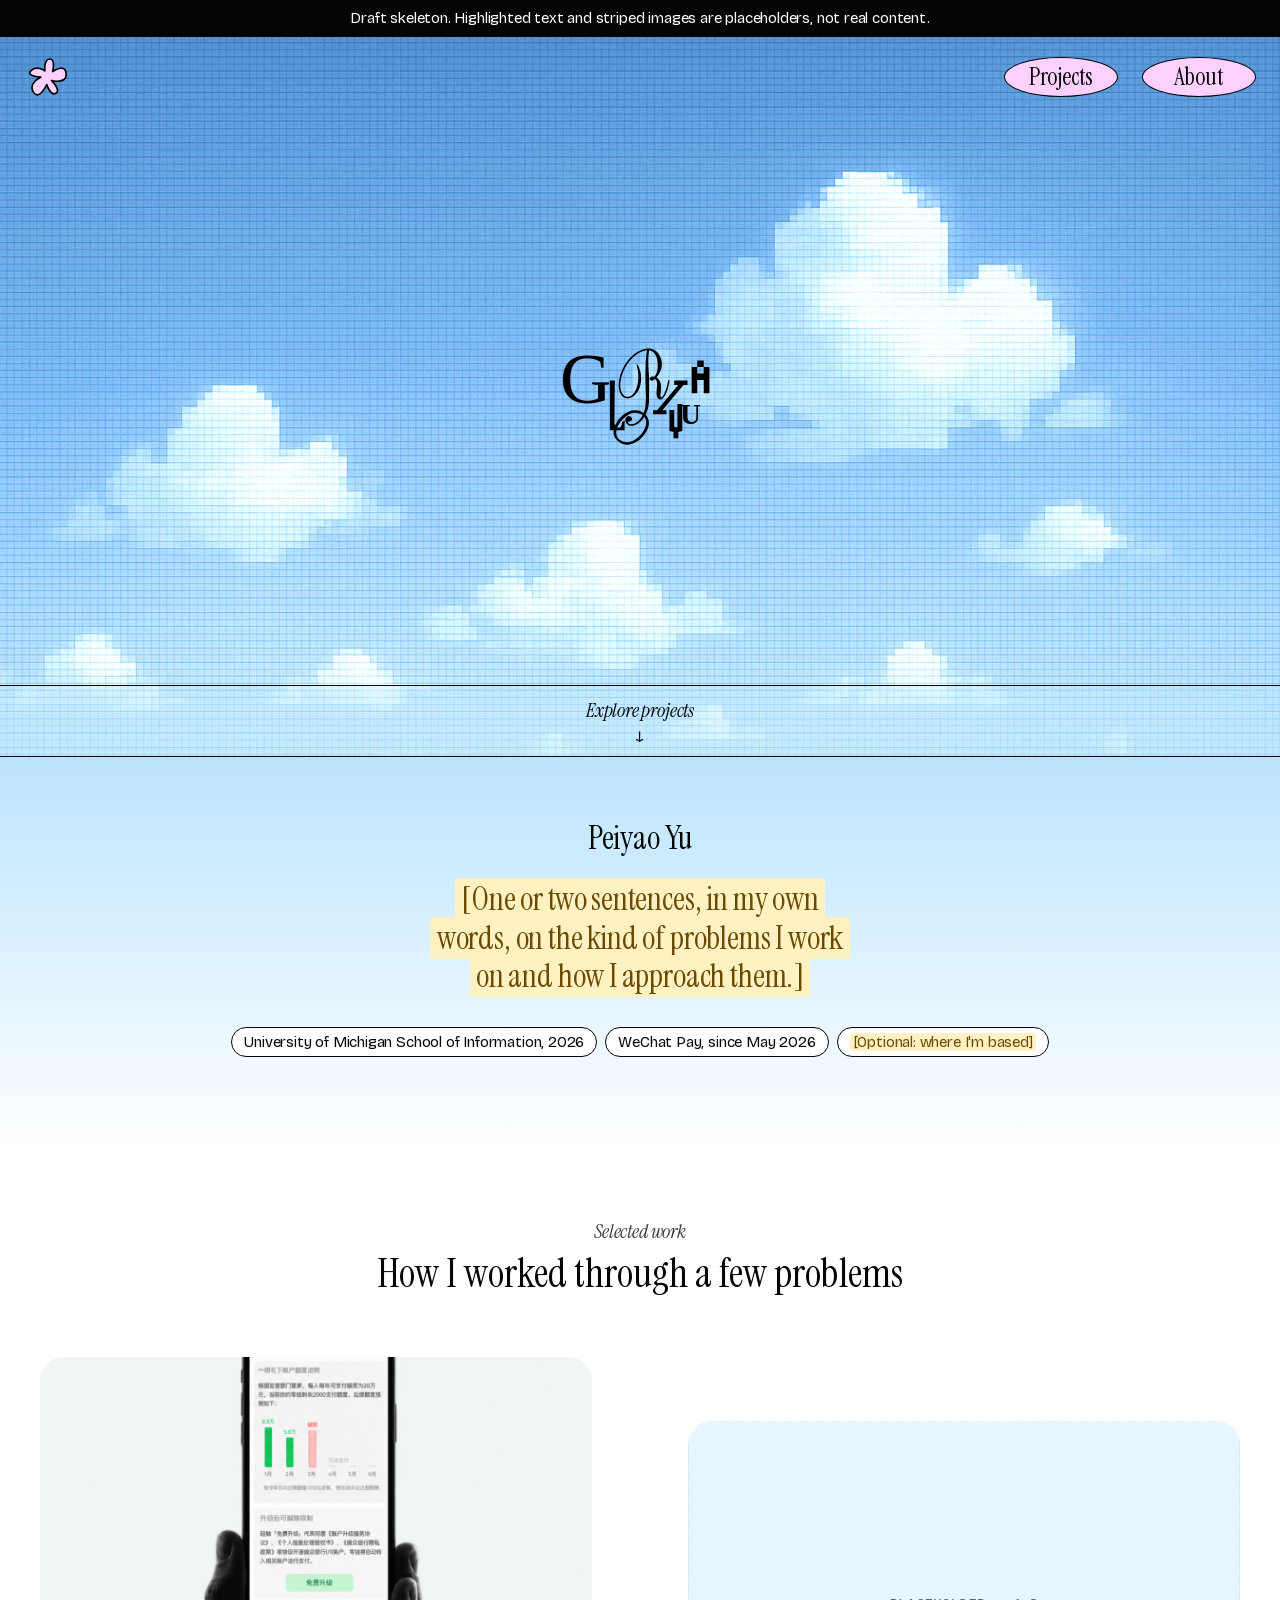
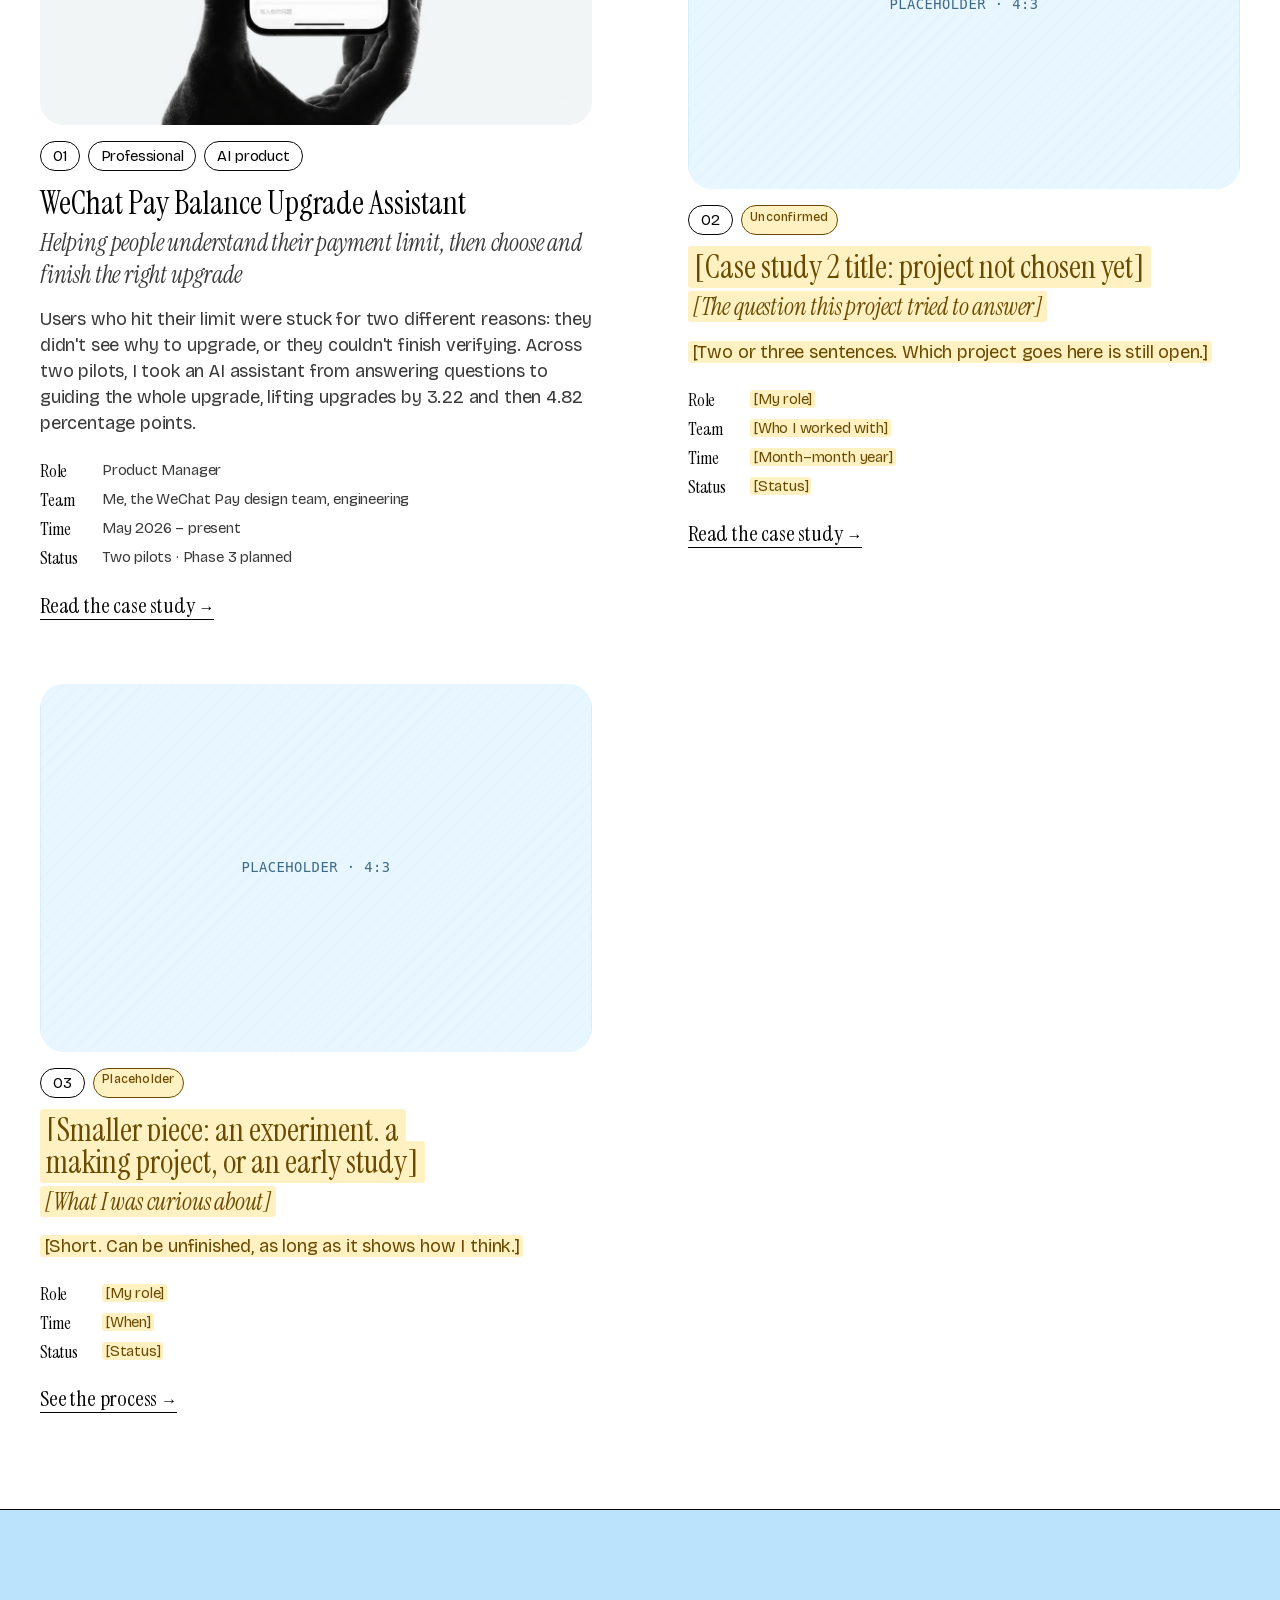
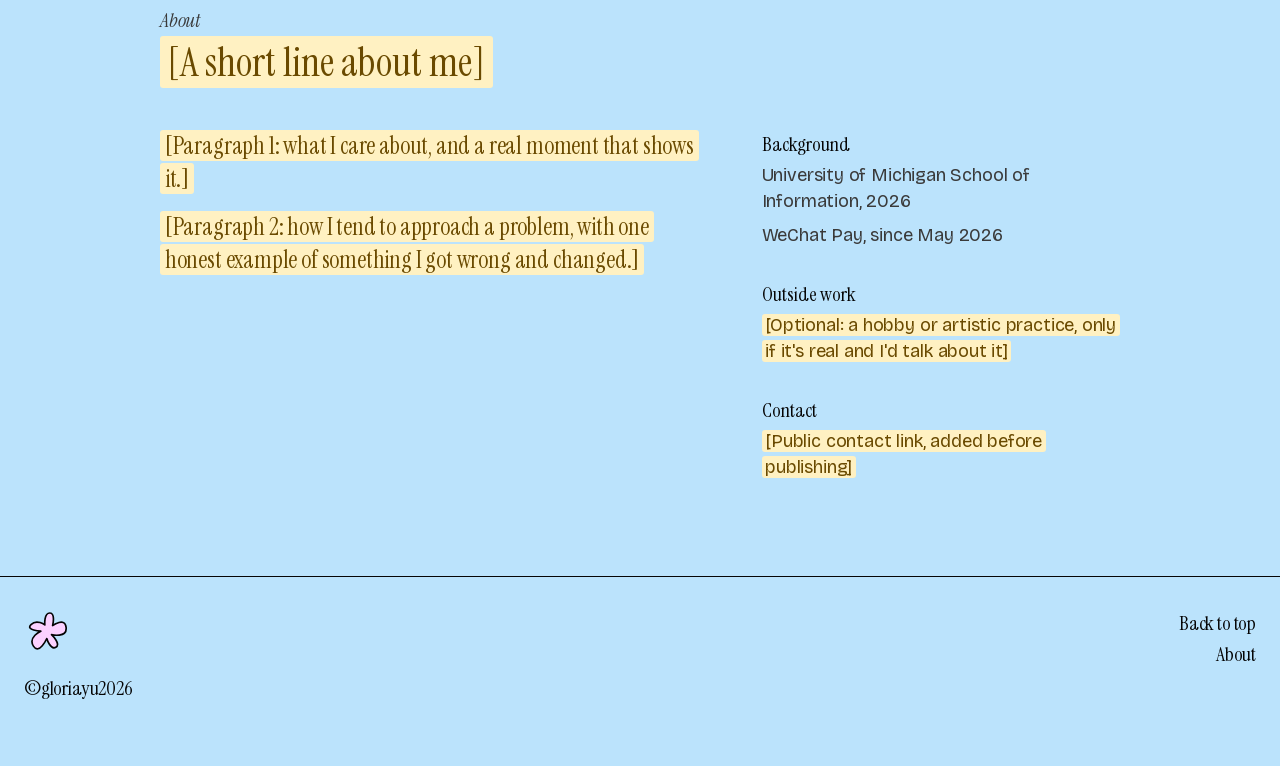
==== index.html @ 104978f1 "Grad portfolio site (draft, noindex): homepage + WeChat Pay case study" ====
<!doctype html>
<html lang="en">
<head>
  <meta charset="utf-8">
  <meta name="viewport" content="width=device-width, initial-scale=1">
  <title>Gloria Yu</title>
  <!-- PLACEHOLDER description: rewrite in Gloria's words before publishing -->
  <meta name="description" content="Gloria Yu (Peiyao Yu): selected work and how I approach problems. Draft skeleton.">
  <!-- Keep the draft out of search engines. Remove this line only when Gloria decides to publish. -->
  <meta name="robots" content="noindex, nofollow">
  <link rel="stylesheet" href="assets/css/site.css">
  <script src="assets/js/site.js" defer></script>
</head>
<body>
  <a class="skip-link" href="#main">Skip to content</a>

  <!-- DRAFT BANNER: delete this <p> before publishing -->
  <p class="draft-banner">Draft skeleton. Highlighted text and striped images are placeholders, not real content.</p>

  <header class="site-header site-header--over">
    <div class="bar">
      <a class="mark" href="index.html" aria-label="Gloria Yu, home"><svg viewBox="0 0 35 32" aria-hidden="true" focusable="false"><path d="M 16.312 0 C 21.633 0.022 19.208 10.067 19.208 10.067 C 19.208 10.067 31.686 1.209 32.052 10.121 C 32.418 19.032 20.47 17.872 20.47 17.872 C 20.47 17.872 31.456 24.923 24.81 26.694 C 18.163 28.466 14.97 20.692 14.97 20.692 C 14.97 20.692 10.726 29.71 6.434 27.206 C 2.142 24.702 9.596 16.985 9.596 16.985 C 9.596 16.985 -2.964 18.217 0.655 9.989 C 4.275 1.761 14.216 10.864 14.216 10.864 C 14.216 10.864 10.992 -0.022 16.312 0 Z" fill="#fcd1ff" stroke="#050505" stroke-width="1.4" stroke-linejoin="round" transform="translate(1.341 3.419) rotate(510 16.03 13.822)"/></svg></a>
      <nav class="site-nav" aria-label="Main">
        <ul>
          <li><a class="pill" href="#work">Projects</a></li>
          <li><a class="pill" href="#about">About</a></li>
        </ul>
      </nav>
    </div>
  </header>

  <main id="main">

    <!-- ============ HERO: her pixel-cloud sky + wordmark (from her Framer site) ============ -->
    <section class="hero" aria-labelledby="intro-title">
      <h1 id="intro-title" class="hero-title"><img src="assets/img/brand/wordmark.svg" width="252" height="144" alt="Gloria Yu"></h1>
      <a class="explore" href="#work">Explore projects <span aria-hidden="true">↓</span></a>
    </section>

    <!-- ============ INTRO ============ -->
    <div class="intro-band">
      <section class="intro wrap" aria-label="Introduction">
        <p class="alt-name">Peiyao Yu</p>
        <!-- EDIT: one or two sentences in Gloria's own words. The Nov 6 assistant headline was never approved, so it is not used here. -->
        <p class="statement"><span class="ph">[One or two sentences, in my own words, on the kind of problems I work on and how I approach them.]</span></p>
        <ul class="facts" aria-label="Background">
          <li class="tag">University of Michigan School of Information, 2026</li>
          <li class="tag">WeChat Pay, since May 2026</li>
          <li class="tag"><span class="ph">[Optional: where I'm based]</span></li>
        </ul>
      </section>
    </div>

    <!-- ============ SELECTED WORK ============
         Each card links to a case page in work/. Not a fixed count:
         add or remove <li class="card"> blocks. Keep Role/Team/Time/Status honest. -->
    <section class="work" id="work" aria-labelledby="work-title">
      <div class="wrap wrap--wide">
        <div class="section-head">
          <p class="eyebrow">Selected work</p>
          <h2 id="work-title">How I worked through a few problems</h2>
        </div>

        <ul class="cards">
          <li class="card reveal">
            <div class="card-body">
              <p class="card-num"><span class="tag">01</span> <span class="tag">Professional</span> <span class="tag">AI product</span></p>
              <h3>WeChat Pay Balance Upgrade Assistant</h3>
              <p class="question">Helping people understand their payment limit, then choose and finish the right upgrade</p>
              <p class="summary">Users who hit their limit were stuck for two different reasons: they didn't see why to upgrade, or they couldn't finish verifying. Across two pilots, I took an AI assistant from answering questions to guiding the whole upgrade, lifting upgrades by 3.22 and then 4.82 percentage points.</p>
              <dl class="meta">
                <dt>Role</dt><dd>Product Manager</dd>
                <dt>Team</dt><dd>Me, the WeChat Pay design team, engineering</dd>
                <dt>Time</dt><dd>May 2026 – present</dd>
                <dt>Status</dt><dd>Two pilots · Phase 3 planned</dd>
              </dl>
              <a class="cta" href="work/case-01.html">Read the case study <span aria-hidden="true">→</span></a>
            </div>
            <figure class="card-media">
              <img src="assets/img/wechat/cover-hand.png" width="1162" height="1146"
                   alt="A hand holding a phone showing the WeChat Pay Balance Upgrade Assistant" loading="lazy">
            </figure>
          </li>

          <li class="card reveal">
            <div class="card-body">
              <p class="card-num"><span class="tag">02</span> <span class="ph-tag">Unconfirmed</span></p>
              <h3><span class="ph">[Case study 2 title: project not chosen yet]</span></h3>
              <p class="question"><span class="ph">[The question this project tried to answer]</span></p>
              <p class="summary"><span class="ph">[Two or three sentences. Which project goes here is still open.]</span></p>
              <dl class="meta">
                <dt>Role</dt><dd><span class="ph">[My role]</span></dd>
                <dt>Team</dt><dd><span class="ph">[Who I worked with]</span></dd>
                <dt>Time</dt><dd><span class="ph">[Month–month year]</span></dd>
                <dt>Status</dt><dd><span class="ph">[Status]</span></dd>
              </dl>
              <a class="cta" href="work/case-02.html">Read the case study <span aria-hidden="true">→</span></a>
            </div>
            <figure class="card-media">
              <img src="assets/img/placeholder-standard.svg" width="1200" height="900"
                   alt="Placeholder for the case study 2 cover image" loading="lazy">
            </figure>
          </li>

          <li class="card reveal">
            <div class="card-body">
              <p class="card-num"><span class="tag">03</span> <span class="ph-tag">Placeholder</span></p>
              <h3><span class="ph">[Smaller piece: an experiment, a making project, or an early study]</span></h3>
              <p class="question"><span class="ph">[What I was curious about]</span></p>
              <p class="summary"><span class="ph">[Short. Can be unfinished, as long as it shows how I think.]</span></p>
              <dl class="meta">
                <dt>Role</dt><dd><span class="ph">[My role]</span></dd>
                <dt>Time</dt><dd><span class="ph">[When]</span></dd>
                <dt>Status</dt><dd><span class="ph">[Status]</span></dd>
              </dl>
              <a class="cta" href="work/case-03.html">See the process <span aria-hidden="true">→</span></a>
            </div>
            <figure class="card-media">
              <img src="assets/img/placeholder-standard.svg" width="1200" height="900"
                   alt="Placeholder for the third project's cover image" loading="lazy">
            </figure>
          </li>
        </ul>
      </div>
    </section>

    <!-- ============ ABOUT (compact) ============ -->
    <section class="about" id="about" aria-labelledby="about-title">
      <div class="wrap">
        <div class="section-head">
          <p class="eyebrow">About</p>
          <h2 id="about-title"><span class="ph">[A short line about me]</span></h2>
        </div>
        <div class="about-grid">
          <div class="about-body">
            <!-- EDIT: written by Gloria. Keep it about thinking and approach, not a skills list. -->
            <p><span class="ph">[Paragraph 1: what I care about, and a real moment that shows it.]</span></p>
            <p><span class="ph">[Paragraph 2: how I tend to approach a problem, with one honest example of something I got wrong and changed.]</span></p>
          </div>
          <div class="about-side">
            <section aria-labelledby="bg-title">
              <h3 id="bg-title">Background</h3>
              <ul>
                <li>University of Michigan School of Information, 2026</li>
                <li>WeChat Pay, since May 2026</li>
              </ul>
            </section>
            <section aria-labelledby="outside-title">
              <h3 id="outside-title">Outside work</h3>
              <!-- Only include hobbies or artistic work that are genuinely hers. Delete this section otherwise. -->
              <p><span class="ph">[Optional: a hobby or artistic practice, only if it's real and I'd talk about it]</span></p>
            </section>
            <section aria-labelledby="contact-title">
              <h3 id="contact-title">Contact</h3>
              <!-- Add a public contact link before publishing. Never a phone number or home address. -->
              <p><span class="ph">[Public contact link, added before publishing]</span></p>
            </section>
          </div>
        </div>
      </div>
    </section>
  </main>

  <footer class="site-footer">
    <div class="bar">
      <div>
        <a class="mark" href="index.html" aria-label="Gloria Yu, home"><svg viewBox="0 0 35 32" aria-hidden="true" focusable="false"><path d="M 16.312 0 C 21.633 0.022 19.208 10.067 19.208 10.067 C 19.208 10.067 31.686 1.209 32.052 10.121 C 32.418 19.032 20.47 17.872 20.47 17.872 C 20.47 17.872 31.456 24.923 24.81 26.694 C 18.163 28.466 14.97 20.692 14.97 20.692 C 14.97 20.692 10.726 29.71 6.434 27.206 C 2.142 24.702 9.596 16.985 9.596 16.985 C 9.596 16.985 -2.964 18.217 0.655 9.989 C 4.275 1.761 14.216 10.864 14.216 10.864 C 14.216 10.864 10.992 -0.022 16.312 0 Z" fill="#fcd1ff" stroke="#050505" stroke-width="1.4" stroke-linejoin="round" transform="translate(1.341 3.419) rotate(510 16.03 13.822)"/></svg></a>
        <p>©gloriayu<span data-year>2026</span></p>
      </div>
      <ul>
        <li><a href="#main">Back to top</a></li>
        <li><a href="index.html#about">About</a></li>
      </ul>
    </div>
  </footer>
</body>
</html>
---- assets/css/site.css ----
/* ==========================================================================
   Gloria Yu — graduate application portfolio (skeleton)
   Visual language follows Gloria's own Framer site (gloriayu.framer.website):
   Instrument Serif + Bricolage Grotesque, pixel-cloud sky, pink outlined
   pills, light-blue panels, electric-blue accent, black hairlines, 24px images.
   One stylesheet, no build step. Edit tokens in :root first.
   ========================================================================== */

@font-face {
  font-family: "Instrument Serif";
  src: url("../fonts/instrument-serif-latin.woff2") format("woff2");
  font-weight: 400; font-style: normal; font-display: swap;
}
@font-face {
  font-family: "Instrument Serif";
  src: url("../fonts/instrument-serif-italic-latin.woff2") format("woff2");
  font-weight: 400; font-style: italic; font-display: swap;
}
@font-face {
  font-family: "Bricolage Grotesque";
  src: url("../fonts/bricolage-grotesque-latin.woff2") format("woff2");
  font-weight: 200 800; font-style: normal; font-display: swap;
}

:root {
  /* Color — sampled from her Framer site */
  --white: #ffffff;
  --ink: #050505;
  --ink-2: #3a3a3a;         /* secondary text, 11:1 on white */
  --ink-3: #5c5c5c;         /* captions/meta, 6.6:1 on white */
  --sky: #bbe3fc;           /* light-blue panels */
  --sky-2: #c3e8ff;
  --sky-soft: #e8f6ff;
  --pink: #fcd1ff;          /* pill fill */
  --blue: #002fff;          /* accent: links, focus, "in progress" (8.6:1 on white) */
  --rule: #050505;          /* hairlines are black on her site */
  --rule-soft: #d6e6f0;

  /* Placeholder marking: distinct from her pink so it reads as "not real yet" */
  --ph-bg: #fff1c2;
  --ph-ink: #6a4a00;

  /* Type */
  --serif: "Instrument Serif", "Iowan Old Style", Georgia, serif;
  --sans: "Bricolage Grotesque", -apple-system, BlinkMacSystemFont, "Segoe UI", Arial, sans-serif;

  --t-meta: 0.9375rem;                               /* 15 */
  --t-body: 1.125rem;                                /* 18, her body size */
  --t-lead: clamp(1.25rem, 1.1rem + 0.5vw, 1.5rem);  /* 20–24 */
  --t-h4: 1.25rem;                                   /* 20 */
  --t-h3: clamp(1.625rem, 1.4rem + 0.8vw, 2rem);     /* 26–32 */
  --t-h2: clamp(2rem, 1.6rem + 1.4vw, 2.5rem);       /* 32–40 */
  --t-h1: clamp(3.25rem, 2.2rem + 4vw, 6rem);        /* 52–96 */

  /* Space (8px base) */
  --s1: 0.5rem; --s2: 1rem; --s3: 1.5rem; --s4: 2rem;
  --s5: 3rem; --s6: 4rem; --s7: 6rem; --s8: 8rem;

  --page: 60rem;           /* 960px content column, as on her case pages */
  --wide: 75rem;
  --measure: 40rem;
  --gutter: clamp(1.25rem, 4vw, 1.5rem);
  --radius: 24px;          /* her image radius */
}

/* ---------- Base ---------- */
*, *::before, *::after { box-sizing: border-box; }
html { -webkit-text-size-adjust: 100%; text-size-adjust: 100%; scroll-padding-top: 5rem; }
@media (prefers-reduced-motion: no-preference) { html { scroll-behavior: smooth; } }
body {
  margin: 0;
  background: var(--white);
  color: var(--ink);
  font: 400 var(--t-body)/1.45 var(--sans);
  letter-spacing: -0.01em;
  -webkit-font-smoothing: antialiased;
}
img, svg { display: block; max-width: 100%; height: auto; }
h1, h2, h3, h4 { margin: 0; font-family: var(--serif); font-weight: 400; letter-spacing: 0; text-wrap: balance; }
p { margin: 0 0 var(--s2); text-wrap: pretty; }
p:last-child { margin-bottom: 0; }
ul, ol { margin: 0; padding-left: 1.2em; }
li + li { margin-top: 0.4em; }

a { color: var(--blue); text-decoration-thickness: 1px; text-underline-offset: 0.18em; }
a:hover { text-decoration-thickness: 2px; }
:focus-visible { outline: 2px solid var(--blue); outline-offset: 3px; border-radius: 4px; }

.skip-link {
  position: absolute; left: var(--gutter); top: -10rem; z-index: 100;
  background: var(--ink); color: var(--white); padding: var(--s1) var(--s2);
  border-radius: 999px; text-decoration: none;
}
.skip-link:focus { top: var(--s2); }

.visually-hidden {
  position: absolute !important; width: 1px; height: 1px; overflow: hidden;
  clip: rect(0 0 0 0); clip-path: inset(50%); white-space: nowrap;
}

.wrap { width: 100%; max-width: calc(var(--page) + 2 * var(--gutter)); margin-inline: auto; padding-inline: var(--gutter); }
.wrap--wide { max-width: calc(var(--wide) + 2 * var(--gutter)); }

/* ---------- Draft banner (remove before publishing) ---------- */
.draft-banner {
  margin: 0; background: var(--ink); color: var(--white);
  font: 400 var(--t-meta)/1.4 var(--sans); text-align: center; padding: 0.5rem var(--gutter);
}

/* ---------- Placeholder marking ----------
   Anything wrapped in .ph is not real content yet.
   scripts/check-placeholders.sh counts them before export. */
.ph {
  background: var(--ph-bg); color: var(--ph-ink);
  box-decoration-break: clone; -webkit-box-decoration-break: clone;
  padding: 0 0.2em; border-radius: 3px;
}
.ph-tag {
  display: inline-block; font: 500 0.75rem/1 var(--sans); letter-spacing: 0.02em;
  color: var(--ph-ink); background: var(--ph-bg); border: 1px solid currentColor;
  border-radius: 999px; padding: 0.4em 0.7em; vertical-align: middle; line-height: 1.1;
}

/* ---------- Header: flower mark + pink ellipse pills ---------- */
.site-header { position: relative; z-index: 20; }
.site-header .bar {
  display: flex; align-items: center; justify-content: space-between; gap: var(--s3);
  padding: 18px var(--gutter);
}
.site-header--over { position: absolute; inset: auto 0 auto 0; }
.mark { display: inline-flex; width: 48px; height: 44px; align-items: center; justify-content: center; border-radius: 50%; }
.mark svg { width: 42px; height: auto; transition: transform 500ms cubic-bezier(.2,.7,.2,1); }
.mark:hover svg { transform: rotate(-18deg); }
.site-nav ul { list-style: none; padding: 0; display: flex; gap: clamp(0.5rem, 2vw, 1.5rem); }
.site-nav li + li { margin-top: 0; }
.pill {
  display: inline-flex; align-items: center; justify-content: center;
  min-width: 114px; height: 40px; padding: 0 1.1rem;
  background: var(--pink); color: var(--ink);
  border: 1.5px solid var(--ink); border-radius: 50%;   /* ellipse, like her nav */
  font: 400 1.5rem/1 var(--serif); text-decoration: none;
  transition: background-color 200ms ease, transform 200ms ease;
}
.pill:hover { background: var(--white); text-decoration: none; }
.pill[aria-current="page"] { background: var(--white); }
@media (max-width: 34rem) {
  .pill { min-width: 0; height: 34px; padding: 0 0.85rem; font-size: 1.25rem; }
  .site-nav ul { gap: 0.4rem; }
}

/* ---------- Home: sky hero with wordmark ---------- */
.hero {
  position: relative; min-height: min(720px, 92svh);
  background: var(--sky) url("../img/brand/sky.png") center / cover no-repeat;
  display: grid; grid-template-rows: 1fr auto;
}
.hero-title { display: grid; place-items: center; padding: 120px var(--gutter) var(--s5); }
.hero-title img { width: min(300px, 62vw); }
.explore {
  display: flex; flex-direction: column; align-items: center; gap: 2px;
  border-block: 1px solid var(--rule); padding: 0.6rem 0 0.5rem;
  background: color-mix(in srgb, var(--sky-2) 35%, transparent);
  font: italic 400 1.25rem/1.4 var(--serif); color: var(--ink); text-decoration: none;
}
.explore span[aria-hidden] { font-style: normal; font-family: var(--sans); font-size: 1rem; }
@media (prefers-reduced-motion: no-preference) {
  .explore span[aria-hidden] { animation: nudge 2.4s ease-in-out infinite; }
  @keyframes nudge { 0%, 100% { transform: translateY(0); } 50% { transform: translateY(3px); } }
}

/* ---------- Home: intro band under the sky ---------- */
.intro-band { background: linear-gradient(var(--sky) 0%, var(--sky-2) 12%, var(--white) 100%); }
.intro { padding-block: var(--s6) var(--s7); text-align: center; }
.intro .alt-name { font: 400 var(--t-h3)/1.1 var(--serif); margin-bottom: var(--s3); }
.intro .statement { font: 400 var(--t-h3)/1.2 var(--serif); max-width: 28ch; margin-inline: auto; }
.intro .facts {
  list-style: none; padding: 0; margin-top: var(--s4);
  display: flex; flex-wrap: wrap; justify-content: center; gap: var(--s1);
}
.intro .facts li + li { margin-top: 0; }

/* Outlined tag pill, as on her project cards */
.tag {
  display: inline-flex; align-items: center; min-height: 30px; padding: 4px 12px;
  border: 1px solid var(--ink); border-radius: 999px; background: var(--white);
  font: 400 var(--t-meta)/1.2 var(--sans); color: var(--ink);
}

/* ---------- Home: selected work (staggered two-column grid) ---------- */
.work { padding-block: var(--s6) var(--s7); }
.section-head { text-align: center; margin-bottom: var(--s6); }
.section-head .eyebrow { font: italic 400 1.25rem/1.4 var(--serif); color: var(--ink-2); margin-bottom: var(--s1); }
.section-head h2 { font-size: var(--t-h2); line-height: 1; }

.cards { list-style: none; padding: 0; display: grid; gap: var(--s6) var(--s7); }
.cards > li + li { margin-top: 0; }
@media (min-width: 52rem) {
  .cards { grid-template-columns: 1fr 1fr; }
  .cards > li:nth-child(even) { margin-top: var(--s6); }   /* her stagger */
}
.card { position: relative; display: flex; flex-direction: column; }
.card-media { order: -1; margin: 0 0 var(--s2); border-radius: var(--radius); overflow: hidden; background: var(--sky-soft); }
.card-media img { width: 100%; aspect-ratio: 3 / 2; object-fit: cover; transition: transform 700ms cubic-bezier(.2,.7,.2,1); }
.card:hover .card-media img, .card:focus-within .card-media img { transform: scale(1.03); }
.card-num { display: flex; flex-wrap: wrap; gap: var(--s1); margin-bottom: var(--s2); }
.card h3 { font-size: 2rem; line-height: 1; }
.card .question { font: italic 400 var(--t-lead)/1.3 var(--serif); color: var(--ink-2); margin-top: var(--s1); }
.card .summary { margin-top: var(--s2); color: var(--ink-2); }
.card .cta {
  display: inline-block; margin-top: var(--s3);
  font: 400 1.375rem/1 var(--serif); color: var(--ink); text-decoration: none;
  border-bottom: 1px solid var(--ink); padding-bottom: 2px;
}
.card .cta::after { content: ""; position: absolute; inset: 0; }   /* whole card clickable, one focus stop */
.card .cta span[aria-hidden] { display: inline-block; font-family: var(--sans); font-size: 1rem; transition: transform 200ms ease; }
.card:hover .cta span[aria-hidden] { transform: translateX(4px); }

/* Meta list (Role / Team / Time / Status) */
.meta { display: grid; grid-template-columns: max-content 1fr; gap: 0.35rem var(--s3); margin: var(--s3) 0 0; font-size: var(--t-meta); }
.meta dt { font-family: var(--serif); font-size: 1.125rem; line-height: 1.3; color: var(--ink); }
.meta dd { margin: 0; color: var(--ink-2); line-height: 1.45; }

/* ---------- Home: about (light-blue panel) ---------- */
.about { padding-block: var(--s7); background: var(--sky); border-top: 1px solid var(--rule); }
.about .section-head { text-align: left; margin-bottom: var(--s5); }
.about-grid { display: grid; gap: var(--s5); }
@media (min-width: 52rem) { .about-grid { grid-template-columns: minmax(0, 3fr) minmax(0, 2fr); gap: var(--s6); } }
.about-body p { font: 400 var(--t-lead)/1.35 var(--serif); max-width: var(--measure); }
.about-side h3, .case-aside h3 { font-size: var(--t-h4); line-height: 1.4; margin-bottom: 0.25rem; }
.about-side section + section { margin-top: var(--s4); }
.about-side ul { list-style: none; padding: 0; color: var(--ink-2); }

/* ---------- Footer (light blue, flower, ©) ---------- */
.site-footer { background: var(--sky); border-top: 1px solid var(--rule); }
.site-footer .bar { display: flex; justify-content: space-between; align-items: flex-start; gap: var(--s3); padding: var(--s4) var(--gutter) var(--s6); }
.site-footer p { font: 400 1.25rem/1.4 var(--serif); margin: var(--s2) 0 0; }
.site-footer ul { list-style: none; padding: 0; text-align: right; }
.site-footer li + li { margin-top: 0.15rem; }
.site-footer a { font: 400 1.25rem/1.4 var(--serif); color: var(--ink); text-decoration: none; }
.site-footer a:hover { text-decoration: underline; }
.about + .site-footer { border-top-color: var(--rule); }

/* ==========================================================================
   Case study — white page, 960 column, big serif title (her PawLink page)
   ========================================================================== */
.case-hero { padding-block: var(--s7) var(--s5); }
.back-link { display: inline-block; font: italic 400 1.25rem/1 var(--serif); color: var(--ink); text-decoration: none; margin-bottom: var(--s5); }
.back-link:hover { text-decoration: underline; }
.case-hero .eyebrow { display: flex; flex-wrap: wrap; gap: var(--s1); margin-bottom: var(--s3); }
.case-hero h1 { font-size: var(--t-h1); line-height: 0.95; letter-spacing: -0.01em; }
.case-hero .question { font: 400 var(--t-h3)/1.15 var(--serif); margin-top: var(--s2); max-width: 30ch; }
.case-hero figure { margin: var(--s5) 0 0; }

figure { margin: 0; }
figure img { width: 100%; border-radius: var(--radius); background: var(--sky-soft); }
figcaption { margin-top: var(--s2); font-size: var(--t-meta); line-height: 1.5; color: var(--ink-3); max-width: var(--measure); }
figcaption strong { color: var(--ink); font-weight: 600; }

/* At a glance — two columns of serif labels, as on her case pages */
.glance { padding-block: var(--s5) var(--s6); }
.glance-grid { display: grid; gap: var(--s4); }
@media (min-width: 52rem) { .glance-grid { grid-template-columns: 1fr 1fr; gap: var(--s5); } }
.glance-summary { display: grid; gap: var(--s3); }
.glance-summary h3 { font-size: var(--t-h4); line-height: 1.4; margin-bottom: 0.25rem; }
.glance-summary p { color: var(--ink-2); max-width: var(--measure); }
.glance .meta { margin-top: 0; align-self: start; padding: var(--s4); background: var(--sky-soft); border-radius: var(--radius); font-size: var(--t-body); gap: var(--s2) var(--s3); }
.glance .meta dt { font-size: var(--t-h4); }

/* Chapter nav: sticky, light-blue bar of small pills */
.chapters { position: sticky; top: 0; z-index: 10; background: color-mix(in srgb, var(--sky) 92%, transparent); backdrop-filter: blur(8px); -webkit-backdrop-filter: blur(8px); border-block: 1px solid var(--rule); }
.chapters ol { list-style: none; padding: 0.6rem 0; margin: 0; display: flex; gap: var(--s1); overflow-x: auto; scrollbar-width: none; }
.chapters ol::-webkit-scrollbar { display: none; }
.chapters li + li { margin-top: 0; }
.chapters a {
  display: inline-flex; gap: 0.45em; align-items: baseline; white-space: nowrap;
  padding: 0.35rem 0.9rem; border: 1px solid transparent; border-radius: 999px;
  font: 400 1.125rem/1.2 var(--serif); color: var(--ink); text-decoration: none;
}
.chapters a span { font-family: var(--sans); font-size: 0.8125rem; color: var(--ink-3); }
.chapters a:hover { border-color: var(--ink); }
.chapters a[aria-current="true"] { background: var(--pink); border-color: var(--ink); }

/* Chapters */
.chapter { padding-block: var(--s7) 0; }
.chapter:last-of-type { padding-bottom: var(--s7); }
.chapter-head { margin-bottom: var(--s5); }
.chapter-num { display: block; font: 400 var(--t-meta)/1 var(--sans); color: var(--ink-3); margin-bottom: var(--s2); }
.chapter h2 { font-size: var(--t-h2); line-height: 1.05; max-width: 22ch; }
.chapter h2 .label { display: block; font: italic 400 1.25rem/1.4 var(--serif); color: var(--ink-2); margin-bottom: var(--s1); }
.chapter h3 { font-size: var(--t-h3); line-height: 1.1; margin-bottom: var(--s2); }
.prose { max-width: var(--measure); color: var(--ink); }
.prose + figure, .prose + .split, figure + .prose, .split + .prose, .split + figure, .with-note + .split { margin-top: var(--s5); }

/* Text column + margin note */
.with-note { display: grid; gap: var(--s3); }
@media (min-width: 64rem) { .with-note { grid-template-columns: minmax(0, var(--measure)) minmax(0, 16rem); gap: var(--s5); } }
.margin-note { font: italic 400 1.125rem/1.4 var(--serif); color: var(--ink-2); border-left: 1px solid var(--ink); padding-left: var(--s2); align-self: start; }
.margin-note b { display: block; font: normal 400 var(--t-meta)/1.3 var(--sans); color: var(--ink-3); margin-bottom: 0.25rem; }

/* Evidence vs constraints */
.split { display: grid; gap: var(--s4); }
@media (min-width: 52rem) { .split { grid-template-columns: 1fr 1fr; gap: var(--s4); } }
.panel { background: var(--sky-soft); border-radius: var(--radius); padding: var(--s4); }
.panel h3 { font-size: var(--t-h4); line-height: 1.4; margin-bottom: var(--s1); }
.panel ul { list-style: none; padding: 0; }
.panel li { padding-block: var(--s2); border-bottom: 1px solid var(--rule-soft); }
.panel li:last-child { border-bottom: 0; padding-bottom: 0; }
.panel li + li { margin-top: 0; }
.panel .src { display: block; font-size: var(--t-meta); color: var(--ink-3); margin-top: 0.2rem; }

/* Decisions */
.decision { display: grid; gap: var(--s4); padding-block: var(--s5); border-top: 1px solid var(--rule); }
.chapter-head + .decision { border-top: 0; padding-top: 0; }
@media (min-width: 52rem) { .decision { grid-template-columns: minmax(0, 5fr) minmax(0, 7fr); gap: var(--s5); } }
.decision-num { display: flex; gap: var(--s1); align-items: center; font: italic 400 1.25rem/1 var(--serif); color: var(--ink-2); margin-bottom: var(--s2); }
.options { list-style: none; padding: 0; display: grid; gap: var(--s2); }
.options li + li { margin-top: 0; }
.option { padding: var(--s3); border: 1px solid var(--ink); border-radius: var(--radius); background: var(--white); }
.option--chosen { background: var(--pink); }
.option h4 { font-size: var(--t-h4); line-height: 1.3; margin-bottom: 0.25rem; display: flex; gap: var(--s1); align-items: baseline; flex-wrap: wrap; }
.option h4 .state { font: 400 0.8125rem/1 var(--sans); padding: 0.3em 0.7em; border: 1px solid var(--ink); border-radius: 999px; background: var(--white); }
.option p { font-size: var(--t-meta); color: var(--ink-2); }
.tradeoff { font-size: var(--t-meta); color: var(--ink-2); margin-top: var(--s2); }
.tradeoff b { font: 400 1.125rem/1 var(--serif); color: var(--ink); }

/* Iteration rounds: prototype → feedback → revision */
.round { padding-block: var(--s5); border-top: 1px solid var(--rule); }
.chapter-head + .round { border-top: 0; padding-top: 0; }
.round-head { display: grid; gap: var(--s1); margin-bottom: var(--s4); max-width: 44rem; }
.round-head .eyebrow { font: italic 400 1.25rem/1 var(--serif); color: var(--ink-2); margin: 0; }
.round-head .hyp { font: 400 var(--t-h3)/1.15 var(--serif); }
.round-steps { display: grid; gap: var(--s4); }
@media (min-width: 52rem) { .round-steps { grid-template-columns: repeat(3, minmax(0, 1fr)); gap: var(--s3); } }
.step-label { display: inline-flex; align-items: center; gap: var(--s1); margin-bottom: var(--s2); padding: 0.25rem 0.8rem; border: 1px solid var(--ink); border-radius: 999px; font: 400 var(--t-meta)/1.2 var(--sans); background: var(--white); }
.step--feedback .step-label { background: var(--pink); }
.step--feedback blockquote { margin: 0; padding: var(--s3); background: var(--sky-soft); border-radius: var(--radius); font: 400 var(--t-lead)/1.3 var(--serif); }
.step--feedback .src { display: block; margin-top: var(--s2); font-size: var(--t-meta); color: var(--ink-3); }

/* Outcomes */
.outcome-grid { display: grid; gap: var(--s3); margin-top: var(--s5); }
@media (min-width: 52rem) { .outcome-grid { grid-template-columns: repeat(3, minmax(0, 1fr)); } }
.outcome-grid section { background: var(--sky-soft); border-radius: var(--radius); padding: var(--s4); }
.outcome-grid h3 { font-size: var(--t-h4); line-height: 1.4; margin-bottom: var(--s1); }
.outcome-grid p, .outcome-grid li { color: var(--ink-2); }
.status-line { display: inline-flex; align-items: center; gap: 0.5em; font-size: var(--t-meta); padding: 0.35rem 0.9rem; border: 1px solid var(--ink); border-radius: 999px; }
.status-line::before { content: ""; width: 0.5rem; height: 0.5rem; border-radius: 50%; background: var(--blue); }

/* Credits */
.credits { margin-top: var(--s6); padding-top: var(--s4); border-top: 1px solid var(--rule); }
.credits .eyebrow { font: italic 400 1.25rem/1 var(--serif); color: var(--ink-2); margin-bottom: var(--s2); }

/* Next case: the "Back to top"-style ruled band from her site */
.next-case { border-top: 1px solid var(--rule); background: var(--sky); }
.next-case a { display: block; padding-block: var(--s5); text-decoration: none; color: var(--ink); text-align: center; }
.next-case .eyebrow { font: italic 400 1.25rem/1 var(--serif); color: var(--ink-2); margin-bottom: var(--s1); }
.next-case strong { font: 400 var(--t-h2)/1.05 var(--serif); }
.next-case a:hover strong { text-decoration: underline; text-decoration-thickness: 1px; text-underline-offset: 0.12em; }

/* ---------- Restrained reveal (JS adds .js; content is visible without JS) ---------- */
@media (prefers-reduced-motion: no-preference) {
  .js .reveal { opacity: 0; transform: translateY(16px); transition: opacity 700ms ease, transform 700ms cubic-bezier(.2,.7,.2,1); }
  .js .reveal.is-in { opacity: 1; transform: none; }
}
@media (prefers-reduced-motion: reduce) {
  *, *::before, *::after { transition-duration: 0.01ms !important; animation: none !important; }
}

@media print {
  .draft-banner, .chapters, .skip-link, .site-nav, .explore { display: none; }
  .hero { min-height: 0; background: none; }
  .js .reveal { opacity: 1; transform: none; }
}

/* Feedback step that reports a finding (not a quote) */
.step--feedback .finding { padding: var(--s3); background: var(--sky-soft); border-radius: var(--radius); font: 400 var(--t-lead)/1.3 var(--serif); }


/* ==========================================================================
   Case study v3 (WeChat Pay) — one card style, one pill style, hairlines.
   Treatments: .tag (outlined pill) · .card (sky fill, 24px) · hairline rules.
   Accent: pink fill only for the single key result in a row.
   ========================================================================== */
.cs .meta-line { font: 400 var(--t-meta)/1.3 var(--sans); color: var(--ink-3); margin: 0 0 var(--s2); }
.cs h2 { font-size: var(--t-h2); line-height: 1.05; max-width: 24ch; }
.cs h3 { font-size: 1.625rem; line-height: 1.15; margin-bottom: var(--s2); }
.cs .lede { font: 400 var(--t-lead)/1.4 var(--serif); color: var(--ink-2); max-width: 40rem; }
.cs p, .cs li { max-width: var(--measure); }
.cs .q { font: italic 400 1.125rem/1.35 var(--serif); color: var(--ink-2); }
.cs strong { font-weight: 600; }

/* Hero */
.cs .hero-grid { display: grid; gap: var(--s5); align-items: center; margin-top: var(--s4); }
@media (min-width: 56rem) { .cs .hero-grid { grid-template-columns: 7fr 5fr; } }
.cs .hero-grid img { width: 100%; border-radius: var(--radius); }
.cs .facts { display: grid; grid-template-columns: max-content 1fr; gap: 0.5rem var(--s3); margin: var(--s4) 0 0; padding-top: var(--s3); border-top: 1px solid var(--ink); }
.cs .facts dt { font: 400 1.125rem/1.35 var(--serif); color: var(--ink-3); }
.cs .facts dd { margin: 0; }

/* Logic strip: plain columns, hairlines only */
.cs .logic { list-style: none; padding: 0; margin: var(--s4) 0 0; display: grid; border-top: 1px solid var(--ink); }
@media (min-width: 56rem) { .cs .logic { grid-template-columns: repeat(4, 1fr); } }
.cs .logic li { margin: 0; padding: var(--s3) var(--s3) var(--s3) 0; border-bottom: 1px solid var(--rule-soft); }
@media (min-width: 56rem) { .cs .logic li { border-bottom: 0; } .cs .logic li + li { padding-left: var(--s3); border-left: 1px solid var(--rule-soft); } }
.cs .logic .step { font: 400 1.5rem/1.1 var(--serif); margin-bottom: var(--s1); }
.cs .logic .res { margin-top: var(--s2); font-size: var(--t-meta); }
.cs .logic .res b { display: block; font: 400 1.5rem/1.1 var(--serif); }

/* Chapter bar: solid, readable when stuck */
.cs + .chapters, .chapters { background: var(--white); backdrop-filter: none; -webkit-backdrop-filter: none; border-top: 0; }
.cs .chapter { scroll-margin-top: 4.5rem; }

/* Bullets */
.cs .bullets { list-style: none; padding: 0; margin: var(--s2) 0 0; display: grid; gap: 0.55rem; }
.cs .bullets li { position: relative; padding-left: 1.25rem; margin: 0; }
.cs .bullets li::before { content: ""; position: absolute; left: 0.15rem; top: 0.62em; width: 0.4rem; height: 0.4rem; border-radius: 50%; background: var(--ink); }

/* "Why I moved on": quiet hairline note */
.cs .why { margin-top: var(--s5); padding-top: var(--s3); border-top: 1px solid var(--ink); max-width: 44rem; }
.cs .why .meta-line { margin-bottom: var(--s1); }
.cs .why p { font: 400 var(--t-lead)/1.35 var(--serif); margin: 0; }

/* Card: the one box style */
.cs .card-row { display: grid; gap: var(--s2); margin-top: var(--s4); }
@media (min-width: 40rem) { .cs .card-row { grid-template-columns: repeat(auto-fit, minmax(12rem, 1fr)); } }
.cs .card { background: var(--sky-soft); border-radius: var(--radius); padding: var(--s3); }
.cs .card--key { background: var(--pink); }
.cs .card .num { font: 400 clamp(2rem, 1.6rem + 1.4vw, 2.75rem)/1 var(--serif); }
.cs .card .lbl { margin-top: var(--s1); font-size: var(--t-meta); color: var(--ink-2); }
.cs .note { font-size: var(--t-meta); color: var(--ink-3); margin-top: var(--s2); }

/* Two-up text + media */
.cs .split2 { display: grid; gap: var(--s4); margin-top: var(--s4); align-items: start; }
@media (min-width: 56rem) { .cs .split2 { grid-template-columns: 1fr 1fr; gap: var(--s5); } }
.cs figure { margin: 0; }
.cs figure img { width: 100%; border-radius: var(--radius); }
.cs figcaption { margin-top: var(--s1); font-size: var(--t-meta); color: var(--ink-3); }
.cs .full { margin-top: var(--s4); }

/* Phone tiles: grid on desktop, swipe row on phones */
.cs .phones { list-style: none; padding: 0; margin: var(--s4) 0 0; display: grid; grid-auto-flow: column; grid-auto-columns: minmax(10.5rem, 1fr); gap: var(--s3); overflow-x: auto; scroll-snap-type: x mandatory; padding-bottom: var(--s1); }
.cs .phones li { margin: 0; scroll-snap-align: start; max-width: none; }
.cs .phones img { width: 100%; border-radius: 0; }
.cs .phones .cap { margin-top: var(--s1); font-size: var(--t-meta); color: var(--ink-2); }
.cs .phones .cap b { display: block; color: var(--ink); font-weight: 600; }
.cs .phones--two { grid-auto-columns: minmax(10.5rem, 14rem); }

/* Funnel (HTML) */
.cs .funnel { margin-top: var(--s4); display: grid; gap: var(--s4); }
@media (min-width: 56rem) { .cs .funnel { grid-template-columns: 1fr 1fr; } }
.cs .funnel h4 { font: 400 1.25rem/1.3 var(--serif); margin: 0 0 var(--s1); }
.cs .funnel ol { list-style: none; padding: 0; margin: 0; }
.cs .funnel li { display: grid; grid-template-columns: 1fr auto; gap: 0 var(--s2); padding: 0.7rem 0; border-bottom: 1px solid var(--rule-soft); margin: 0; max-width: none; }
.cs .funnel li .n { font-variant-numeric: tabular-nums; color: var(--ink-2); }
.cs .funnel li .r { grid-column: 1 / -1; font-size: var(--t-meta); color: var(--ink-3); }
.cs .funnel li.gap { background: var(--pink); border-radius: 12px; padding: 0.7rem var(--s2); border-bottom: 0; margin: 0.3rem 0; }
.cs .funnel li.gap .r { color: var(--ink); }
.cs .funnel .total { margin-top: var(--s3); font: 400 1.25rem/1.3 var(--serif); }

/* Gap tables */
.cs .gaps2 { display: grid; gap: var(--s5); margin-top: var(--s5); }
.cs .gaps2 h3 { margin-bottom: 0.2rem; }
.cs table { width: 100%; border-collapse: collapse; margin-top: var(--s2); font-size: var(--t-meta); }
.cs th { text-align: left; font: 400 1.0625rem/1.3 var(--serif); color: var(--ink-3); padding: 0 var(--s2) 0.5rem 0; border-bottom: 1px solid var(--ink); }
.cs td { padding: 0.65rem var(--s2) 0.65rem 0; border-bottom: 1px solid var(--rule-soft); vertical-align: top; }
.cs td:first-child { font-weight: 600; white-space: nowrap; }
@media (max-width: 40rem) { .cs table, .cs tbody, .cs tr, .cs td { display: block; } .cs thead { display: none; } .cs tr { padding: 0.6rem 0; border-bottom: 1px solid var(--rule-soft); } .cs td { border: 0; padding: 0.1rem 0; } }

/* Three plain columns (no boxes) */
.cs .cols3 { display: grid; gap: var(--s4); margin-top: var(--s4); }
@media (min-width: 56rem) { .cs .cols3 { grid-template-columns: repeat(3, 1fr); } }
.cs .cols3 h4 { font: 400 1.25rem/1.3 var(--serif); margin: 0 0 0.25rem; padding-top: var(--s2); border-top: 1px solid var(--ink); }
.cs .cols3 .bullets { margin-top: var(--s1); font-size: var(--t-meta); }

/* Numbered walkthrough */
.cs .steps { padding-left: 1.4rem; margin: var(--s2) 0 0; display: grid; gap: 0.55rem; }
.cs .steps li { margin: 0; padding-left: 0.3rem; }

/* Phase 3 system (HTML) */
.cs .system { display: grid; gap: var(--s2); margin-top: var(--s4); align-items: stretch; }
@media (min-width: 56rem) { .cs .system { grid-template-columns: 1fr auto 1.2fr auto 2fr; } }
.cs .system .arrow { align-self: center; justify-self: center; font: 400 1.5rem/1 var(--serif); color: var(--ink-3); }
.cs .system .card h4 { font: 400 1.25rem/1.25 var(--serif); margin: 0 0 var(--s1); }
.cs .system .card .bullets { font-size: var(--t-meta); margin-top: 0; }

.cs .chapter:last-of-type { padding-bottom: var(--s7); }
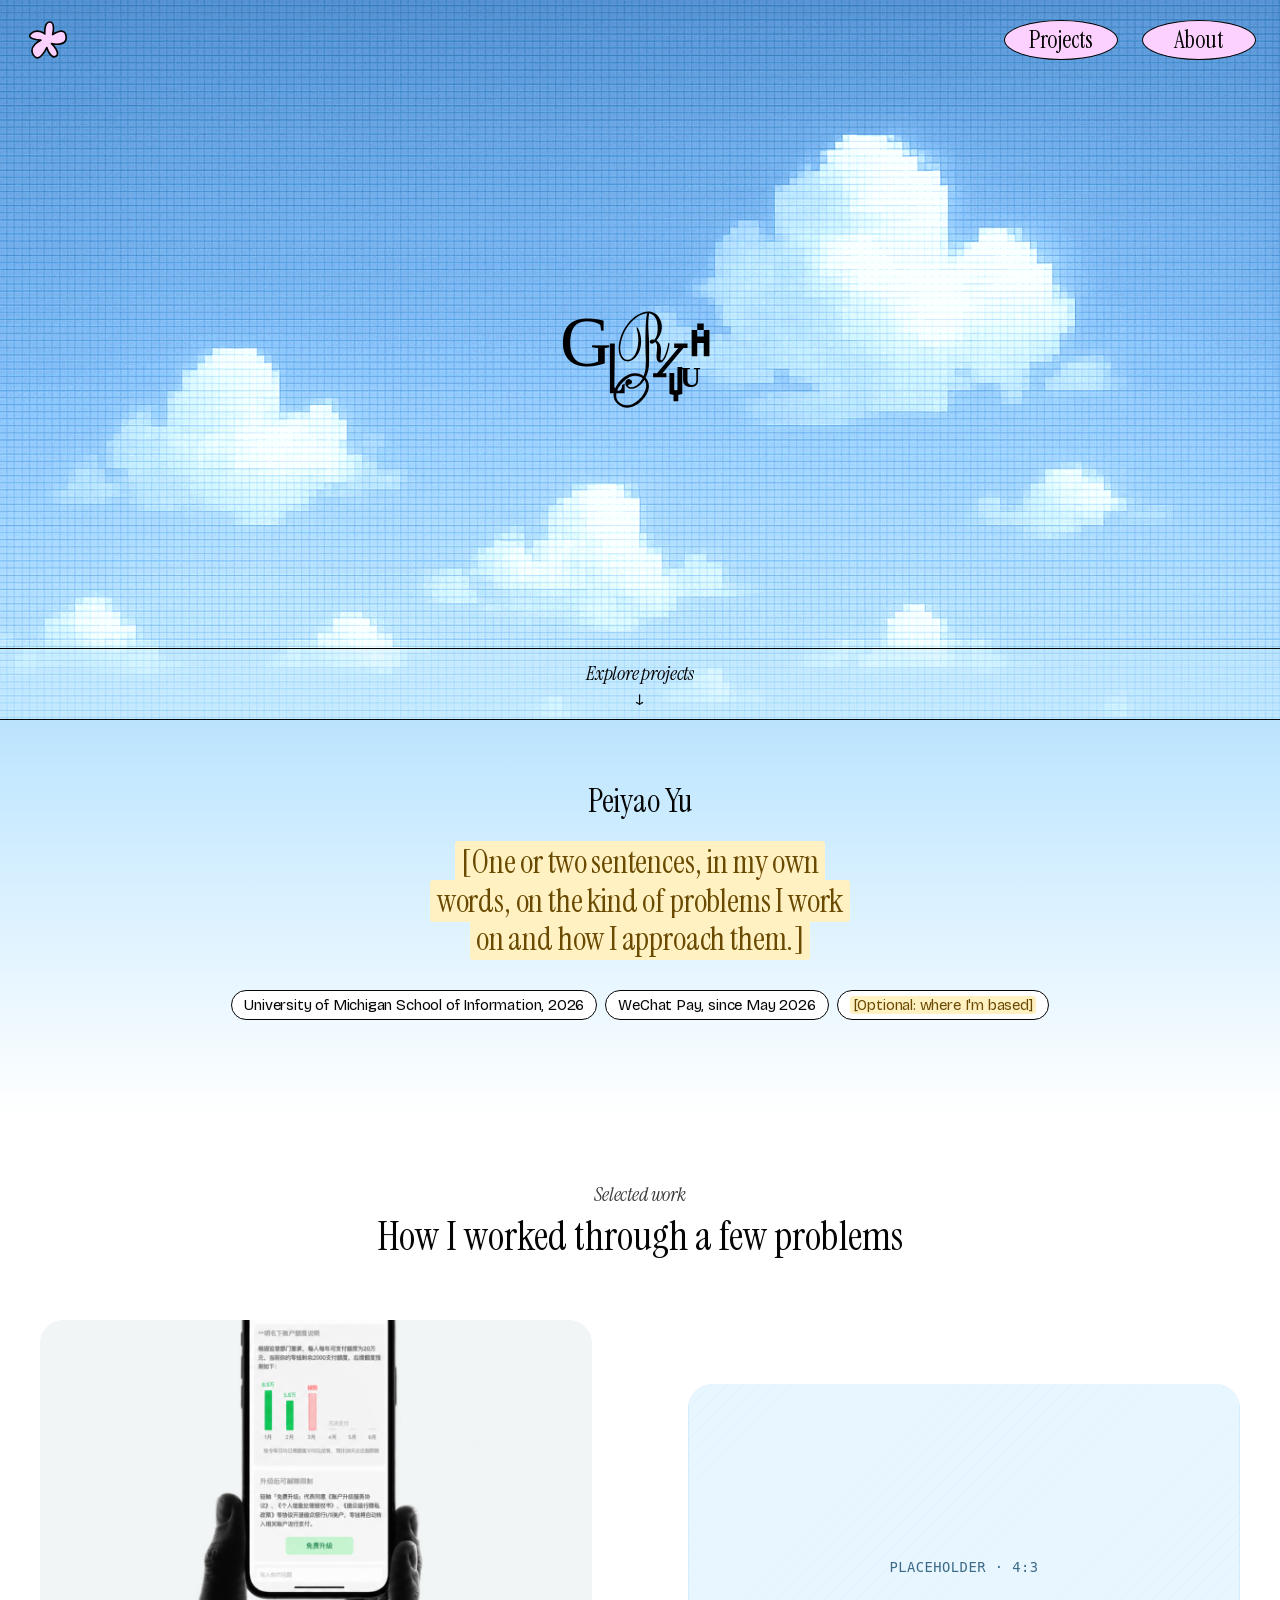
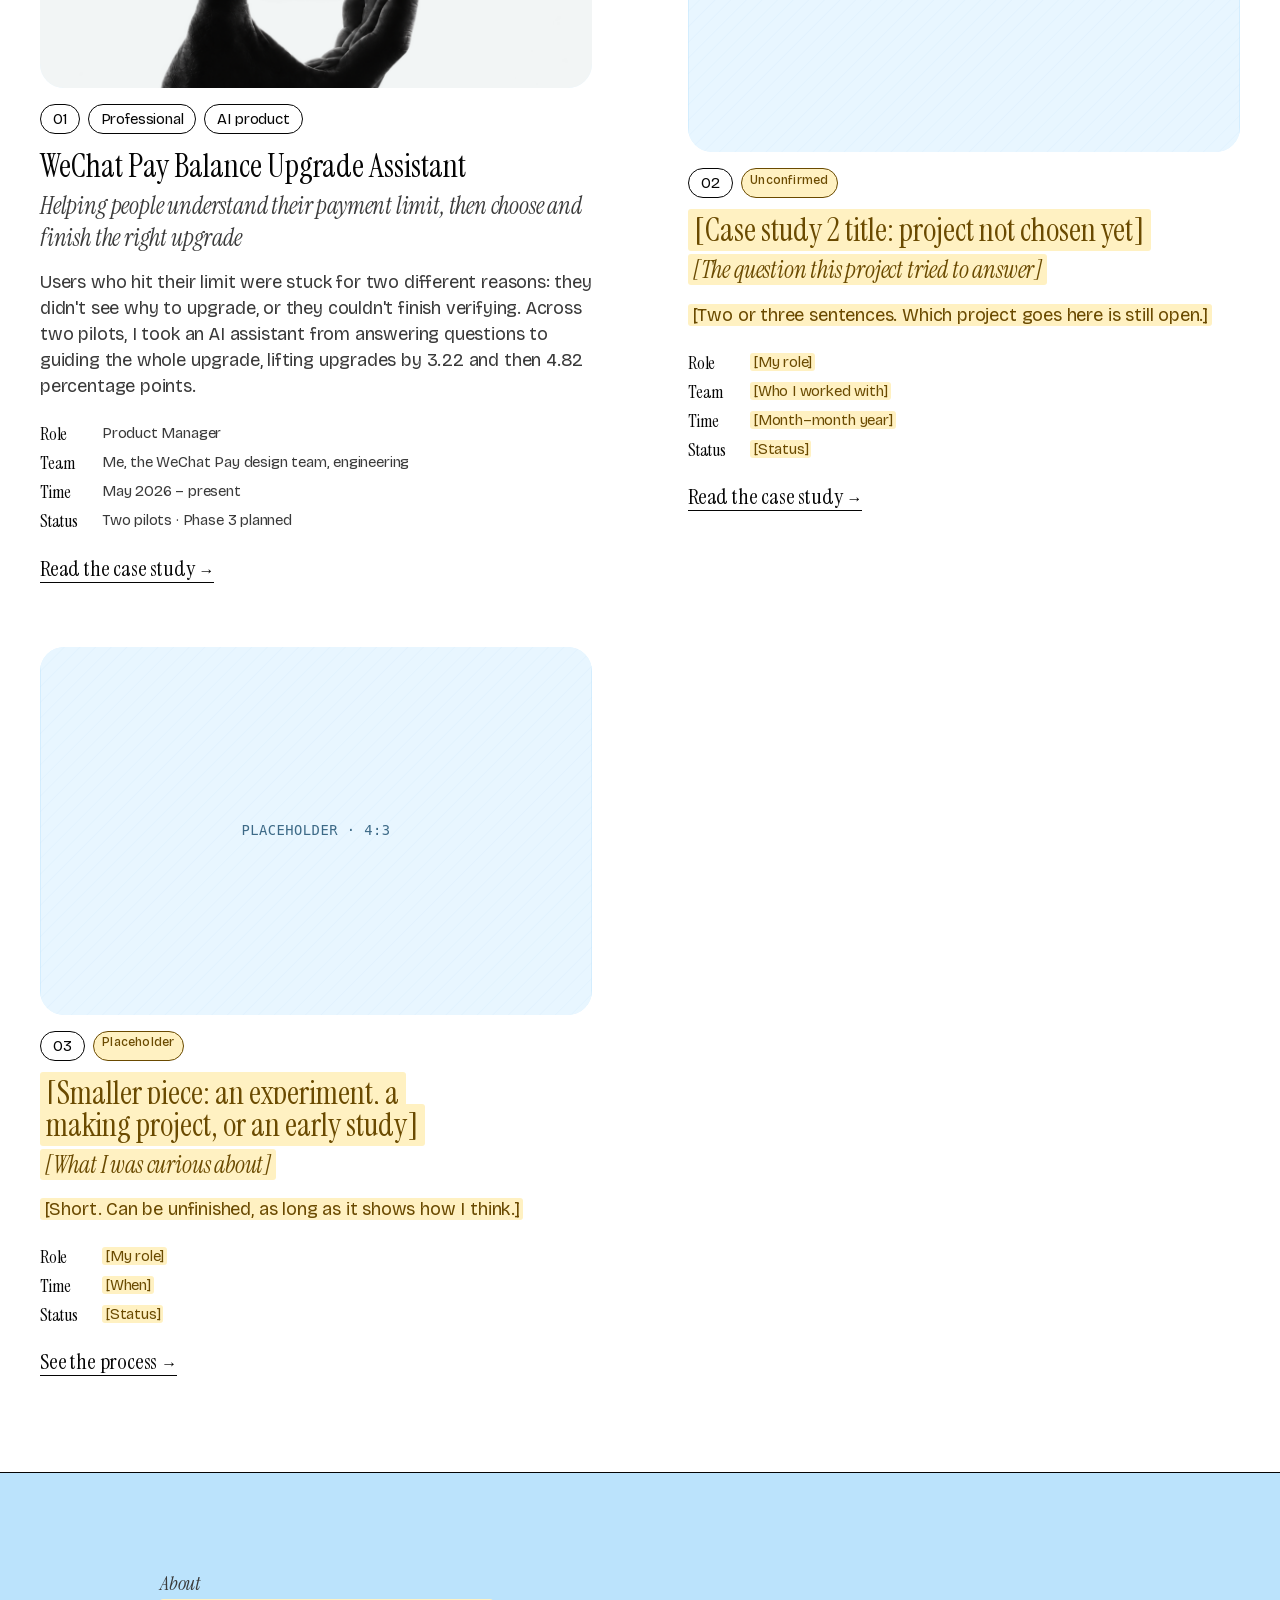
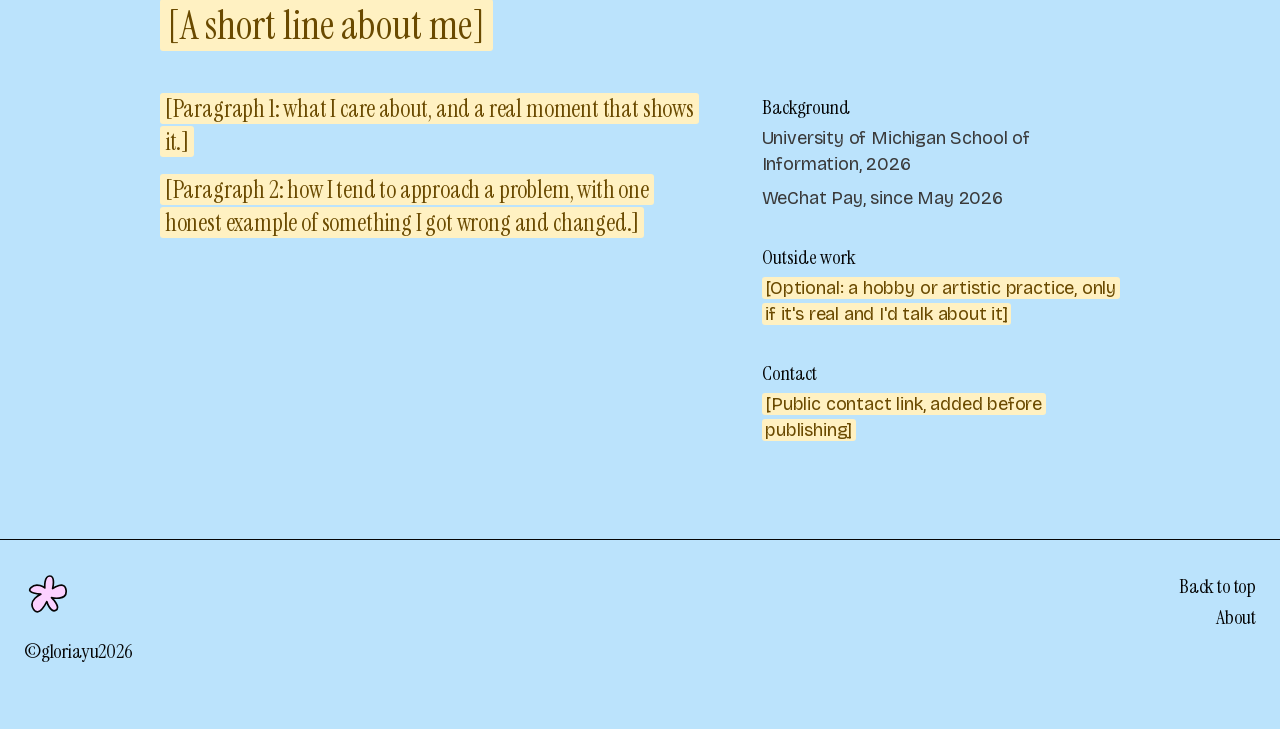
==== commit 45baedca: "Publish publicly: remove draft banner and noindex" ====
--- a/index.html
+++ b/index.html
@@ -6,16 +6,11 @@
   <title>Gloria Yu</title>
   <!-- PLACEHOLDER description: rewrite in Gloria's words before publishing -->
   <meta name="description" content="Gloria Yu (Peiyao Yu): selected work and how I approach problems. Draft skeleton.">
-  <!-- Keep the draft out of search engines. Remove this line only when Gloria decides to publish. -->
-  <meta name="robots" content="noindex, nofollow">
   <link rel="stylesheet" href="assets/css/site.css">
   <script src="assets/js/site.js" defer></script>
 </head>
 <body>
   <a class="skip-link" href="#main">Skip to content</a>
-
-  <!-- DRAFT BANNER: delete this <p> before publishing -->
-  <p class="draft-banner">Draft skeleton. Highlighted text and striped images are placeholders, not real content.</p>
 
   <header class="site-header site-header--over">
     <div class="bar">
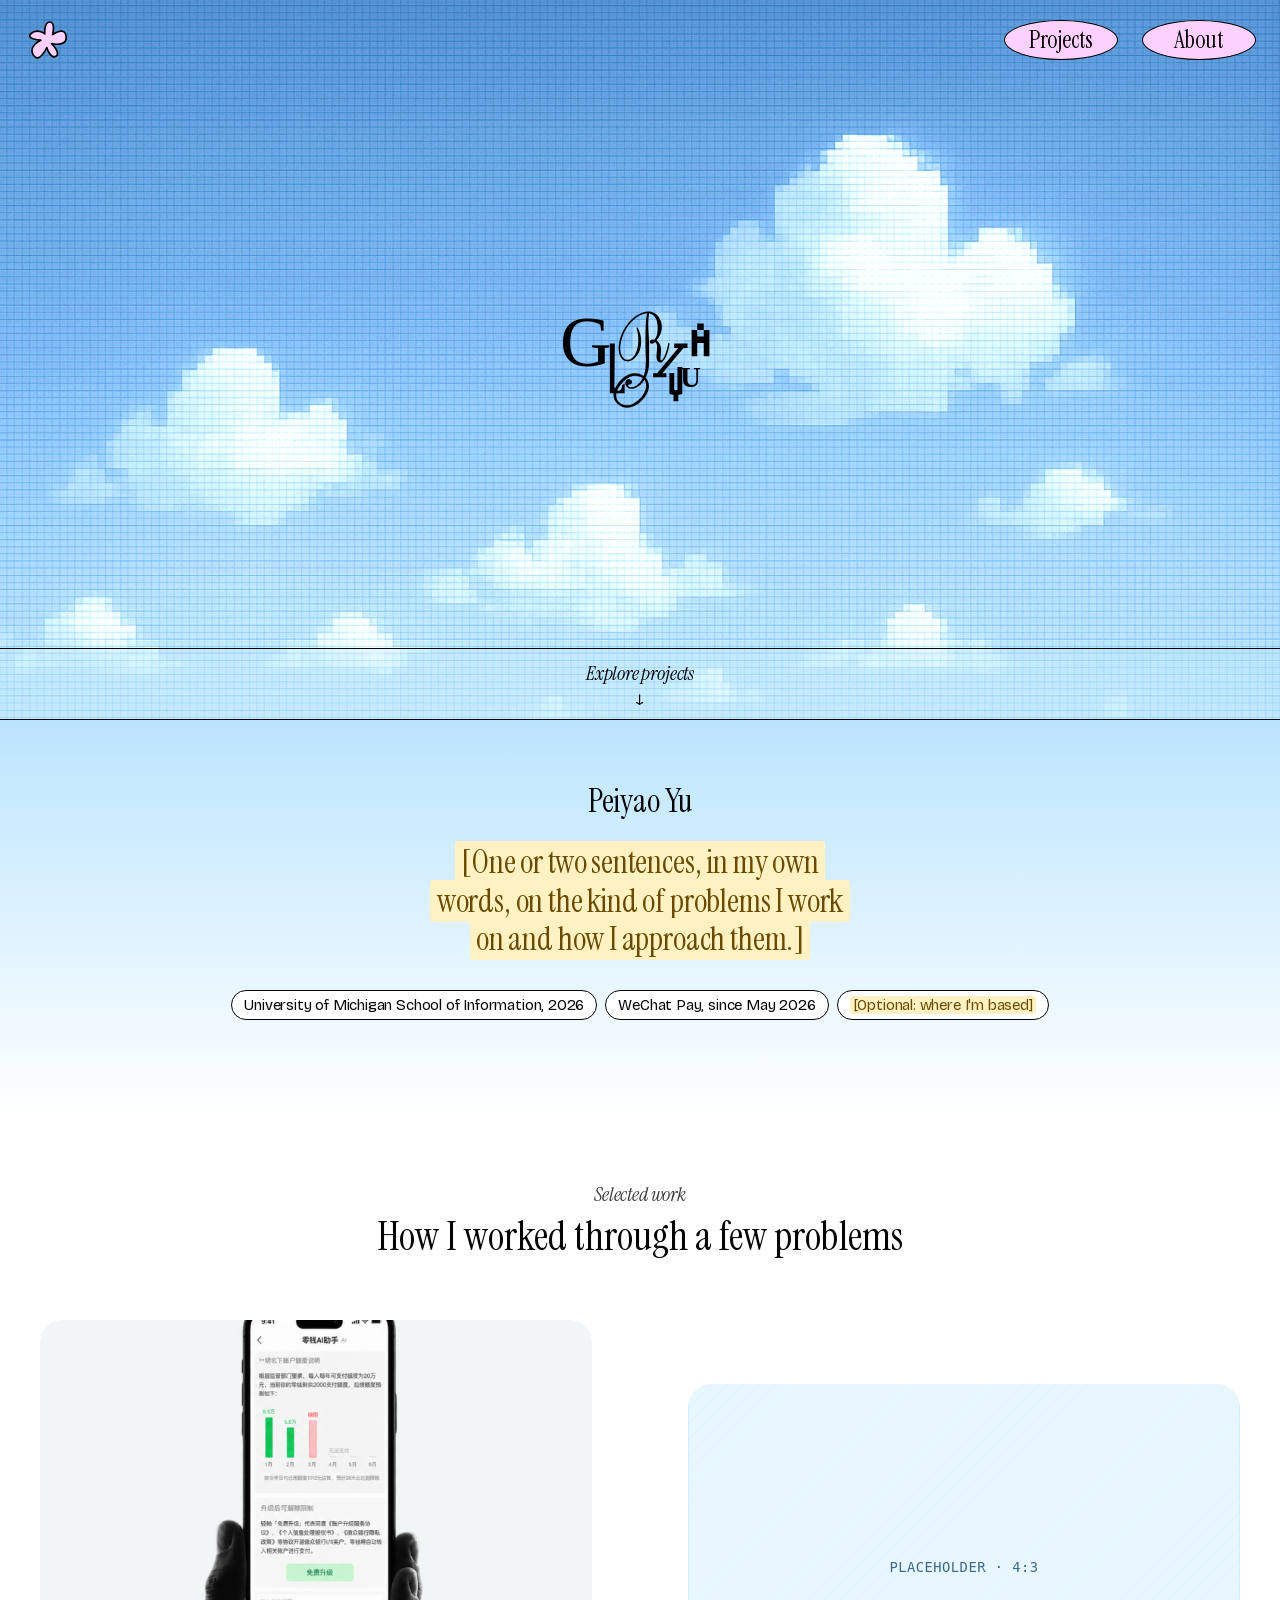
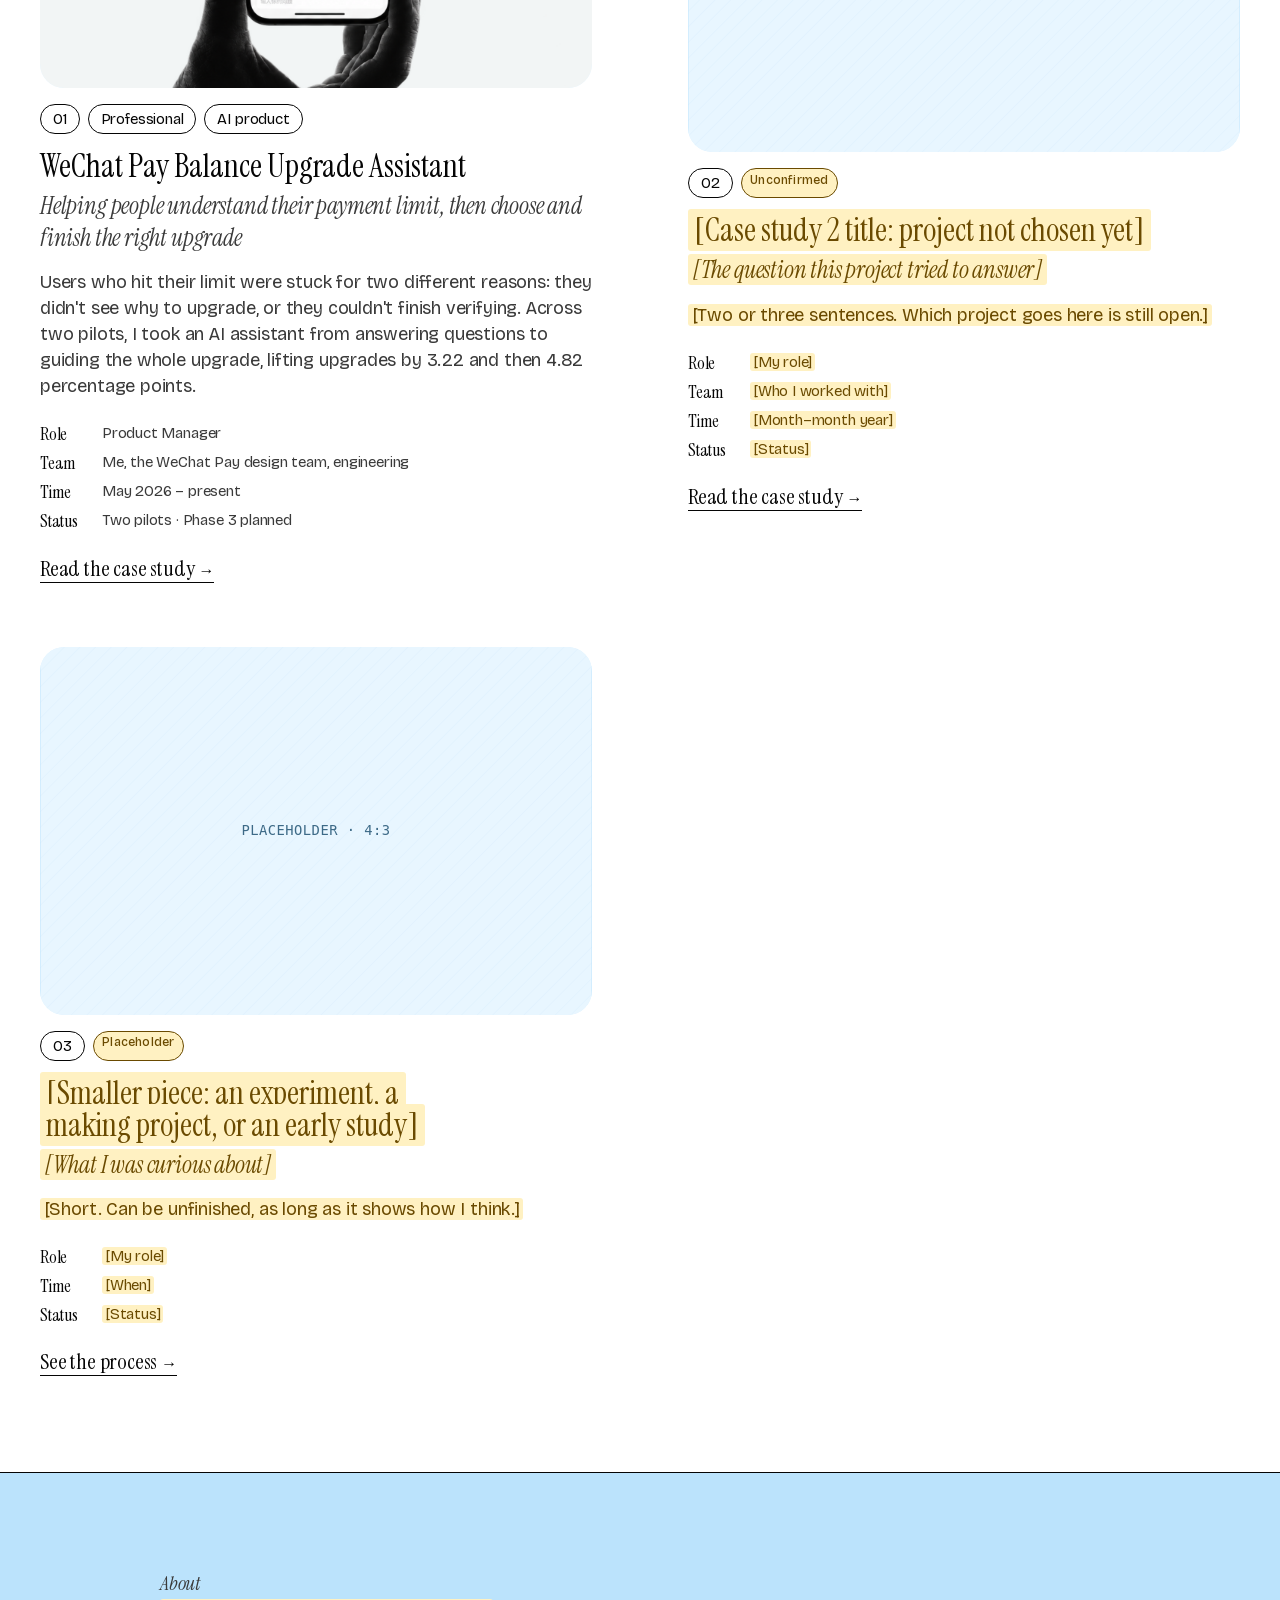
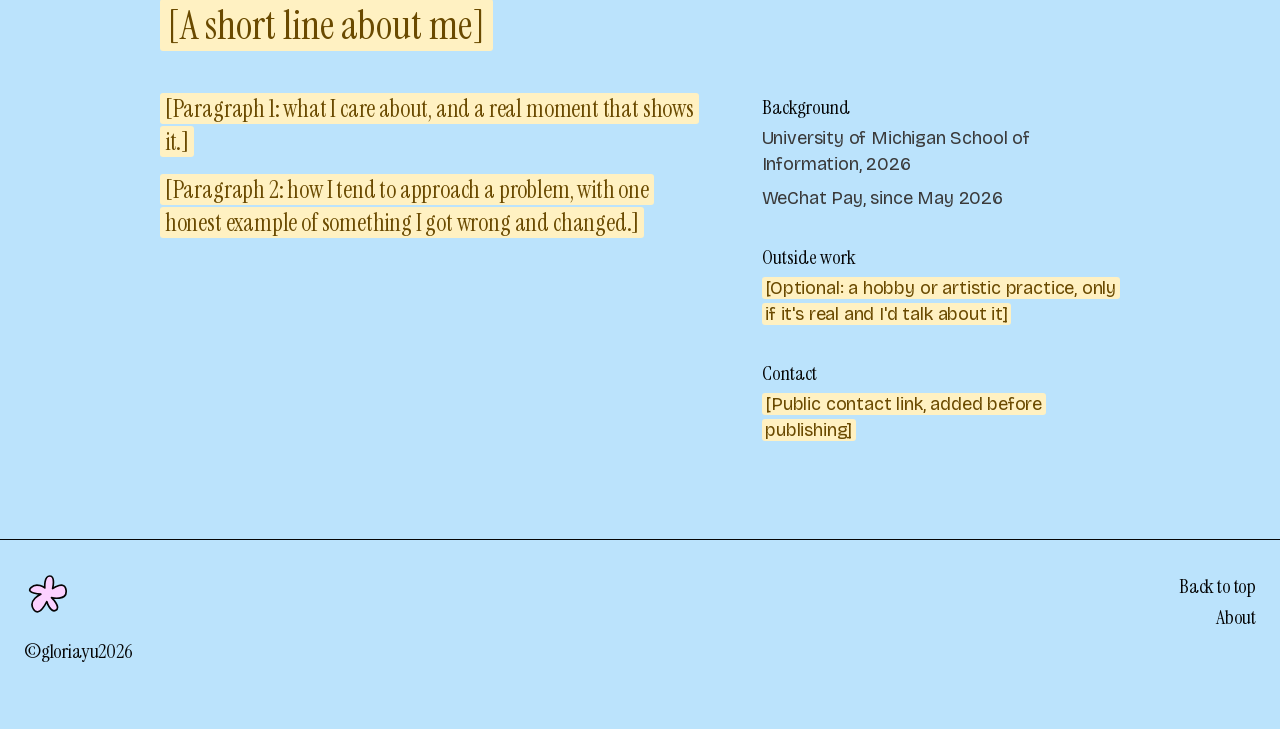
==== commit 1b5be905: "Sharp images exported directly from Figma at 3-4x; clean phone tiles without slide callout lines" ====
--- a/index.html
+++ b/index.html
@@ -72,7 +72,7 @@
               <a class="cta" href="work/case-01.html">Read the case study <span aria-hidden="true">→</span></a>
             </div>
             <figure class="card-media">
-              <img src="assets/img/wechat/cover-hand.png" width="1162" height="1146"
+              <img src="assets/img/wechat/cover-hand.png" width="1458" height="1598"
                    alt="A hand holding a phone showing the WeChat Pay Balance Upgrade Assistant" loading="lazy">
             </figure>
           </li>
--- a/assets/css/site.css
+++ b/assets/css/site.css
@@ -483,3 +483,24 @@
 .cs .system .card .bullets { font-size: var(--t-meta); margin-top: 0; }
 
 .cs .chapter:last-of-type { padding-bottom: var(--s7); }
+
+/* ---- Layout fixes (Nov 16 review of live page) ---- */
+.cs .hero-grid { align-items: start; }
+.cs .hero-grid figure img { background: var(--sky-soft); }
+.cs .logic { margin-bottom: var(--s6); }
+.cs .split2 > figure { align-self: start; }
+.cs .gaps2 > div > p { margin-top: var(--s1); }
+.cs table { table-layout: fixed; }
+.cs th:nth-child(1), .cs td:nth-child(1) { width: 22%; }
+.cs th:nth-child(2), .cs td:nth-child(2) { width: 42%; }
+.cs td:first-child { white-space: normal; }
+.cs figure.narrow { max-width: 760px; margin-inline: auto; }
+.cs .media-small img { max-width: 22rem; }
+.cs .outcomes { display: grid; gap: var(--s3); margin-top: var(--s4); }
+@media (min-width: 40rem) { .cs .outcomes { grid-template-columns: 1fr 1fr; } }
+.cs .outcomes h4 { font: 400 1.25rem/1.3 var(--serif); margin: 0 0 0.25rem; }
+.cs .outcomes p { margin: 0; color: var(--ink-2); font-size: var(--t-meta); }
+.cs .full + .outcomes { margin-top: var(--s5); }
+.cs figure img, .cs .phones img { background: none; }
+.cs .hero-grid figure img { background: var(--sky-soft); }
+.cs .media-small img { border-radius: 0; }
